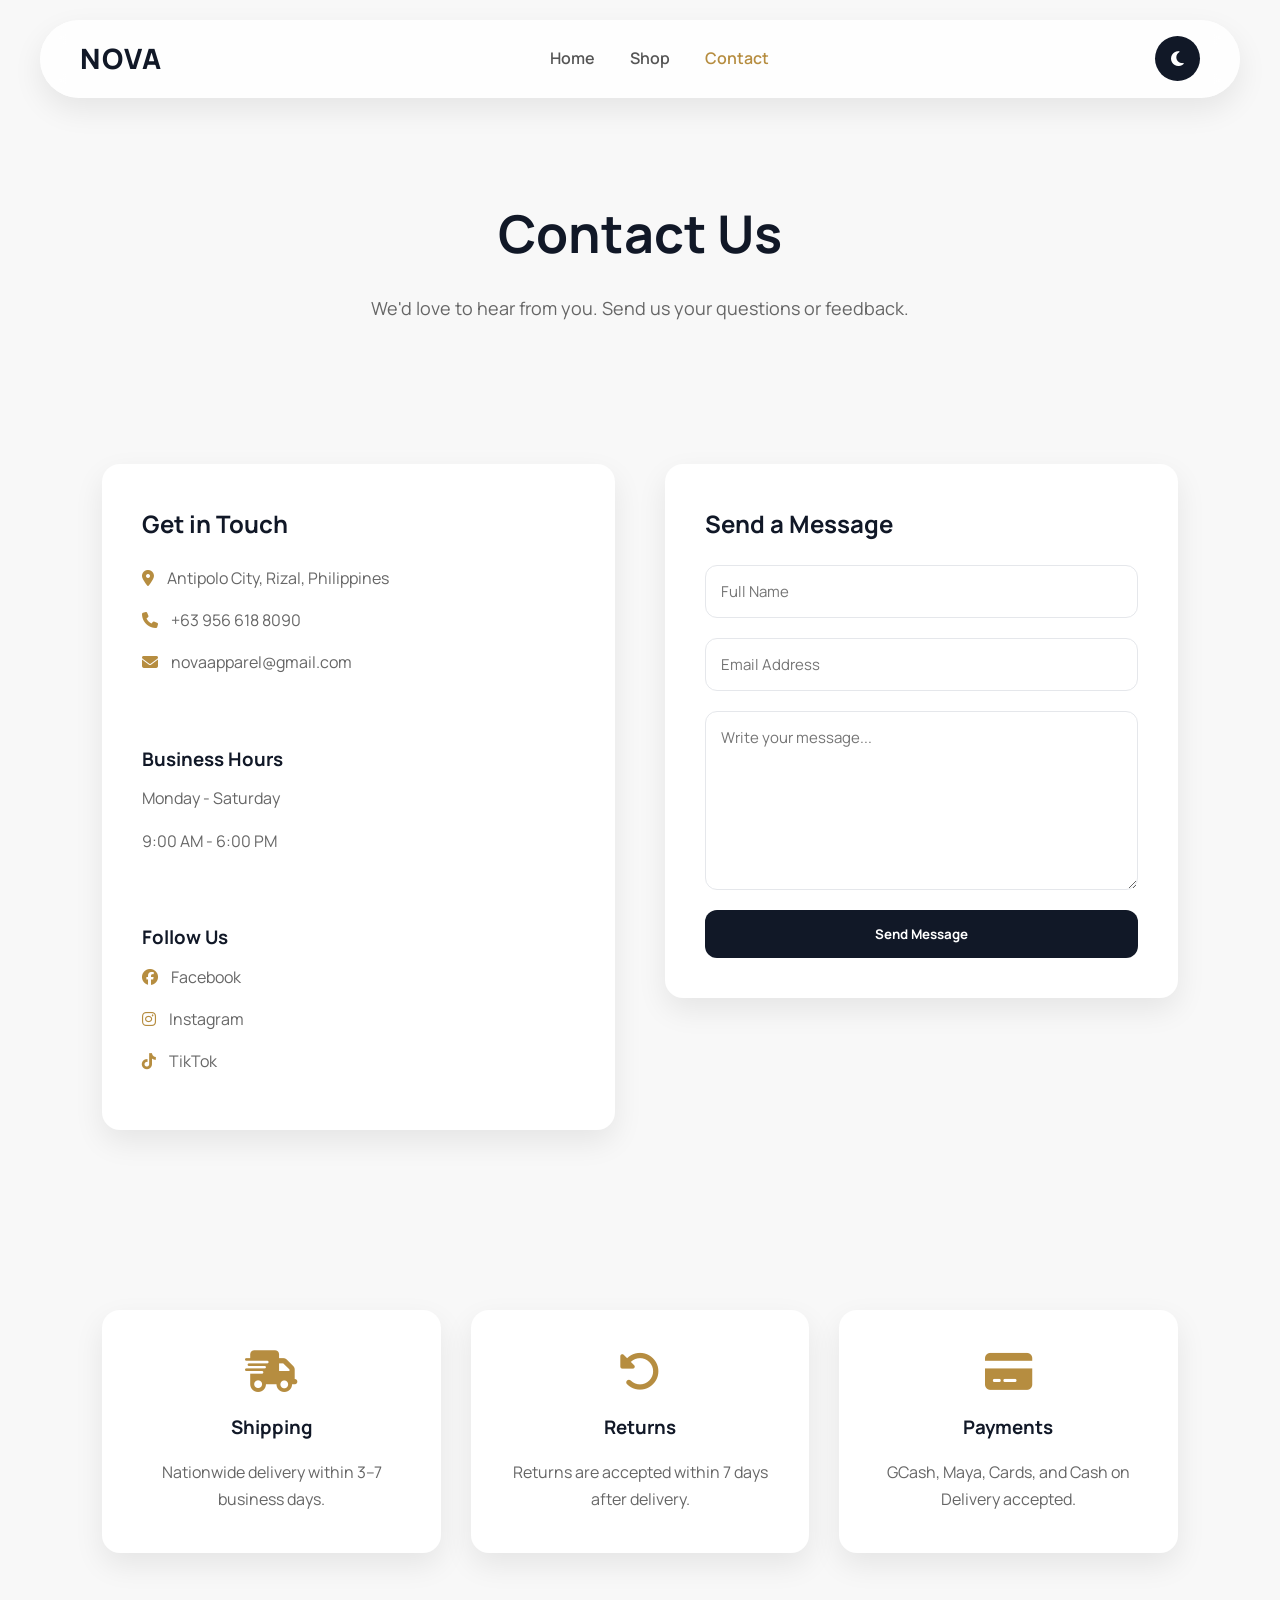
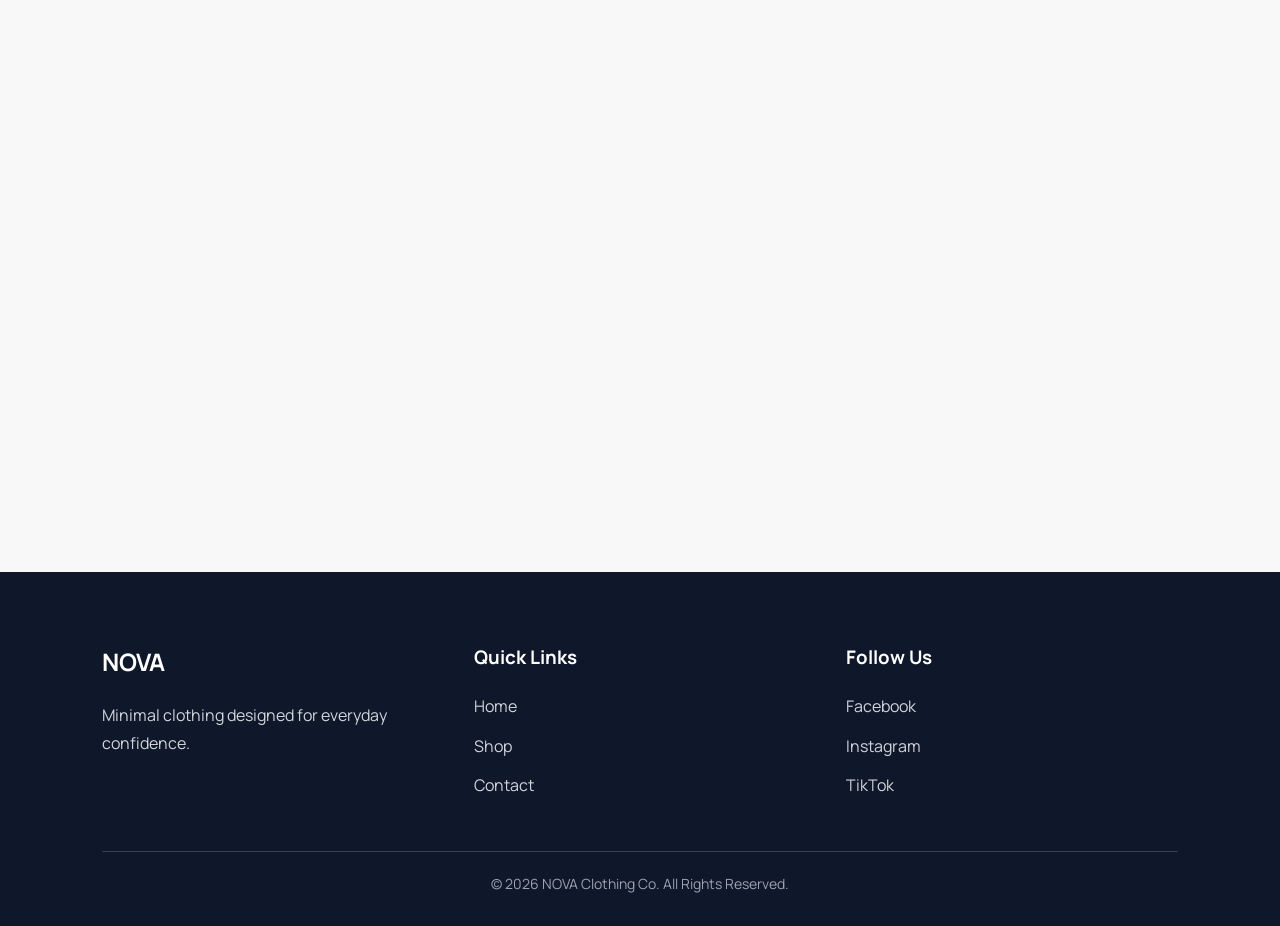
==== contact.html @ 5b303100 "Add files via upload" ====
<!DOCTYPE html>
<html lang="en">

<head>

    <meta charset="UTF-8">
    <meta name="viewport" content="width=device-width, initial-scale=1.0">
    <meta name="description" content="Contact NOVA Clothing Co.">

    <title>Contact | NOVA Clothing Co.</title>

    <link rel="stylesheet" href="css/style.css">

    <link href="https://fonts.googleapis.com/css2?family=Manrope:wght@300;400;500;600;700;800&display=swap"
        rel="stylesheet">

    <link rel="stylesheet"
        href="https://cdnjs.cloudflare.com/ajax/libs/font-awesome/6.6.0/css/all.min.css">

</head>

<body>

    <!-- ================= NAVBAR ================= -->

    <header>

        <nav class="navbar">

            <a href="index.html" class="logo">
                NOVA
            </a>

            <ul class="nav-menu">

                <li><a href="index.html">Home</a></li>

                <li><a href="products.html">Shop</a></li>

                <li><a href="contact.html" class="active">Contact</a></li>

            </ul>

            <div class="nav-icons">

                <button id="theme-btn">
                    <i class="fa-solid fa-moon"></i>
                </button>

            </div>

        </nav>

    </header>

    <!-- ================= PAGE HEADER ================= -->

    <section class="page-header">

        <h1>Contact Us</h1>

        <p>
            We'd love to hear from you. Send us your questions or feedback.
        </p>

    </section>

    <!-- ================= CONTACT ================= -->

    <section class="contact-container">

        <!-- LEFT SIDE -->

        <div class="contact-info">

            <h2>Get in Touch</h2>

            <p>
                <i class="fa-solid fa-location-dot"></i>
                Antipolo City, Rizal, Philippines
            </p>

            <p>
                <i class="fa-solid fa-phone"></i>
                +63 956 618 8090
            </p>

            <p>
                <i class="fa-solid fa-envelope"></i>
                novaapparel@gmail.com
            </p>

            <br>

            <h3>Business Hours</h3>

            <p>Monday - Saturday</p>

            <p>9:00 AM - 6:00 PM</p>

            <br>

            <h3>Follow Us</h3>

            <p>

                <i class="fab fa-facebook"></i>
                Facebook

            </p>

            <p>

                <i class="fab fa-instagram"></i>
                Instagram

            </p>

            <p>

                <i class="fab fa-tiktok"></i>
                TikTok

            </p>

        </div>

        <!-- RIGHT SIDE -->

        <div class="contact-form">

            <h2>Send a Message</h2>

            <form id="contactForm">

                <input
                    type="text"
                    id="name"
                    placeholder="Full Name"
                    required>

                <input
                    type="email"
                    id="email"
                    placeholder="Email Address"
                    required>

                <textarea
                    id="message"
                    rows="7"
                    placeholder="Write your message..."
                    required></textarea>

                <button type="submit">

                    Send Message

                </button>

            </form>

        </div>

    </section>

    <!-- ================= FAQ ================= -->

    <section class="features">

        <div class="feature">

            <i class="fa-solid fa-truck-fast"></i>

            <h3>Shipping</h3>

            <p>

                Nationwide delivery within 3–7 business days.

            </p>

        </div>

        <div class="feature">

            <i class="fa-solid fa-rotate-left"></i>

            <h3>Returns</h3>

            <p>

                Returns are accepted within 7 days after delivery.

            </p>

        </div>

        <div class="feature">

            <i class="fa-solid fa-credit-card"></i>

            <h3>Payments</h3>

            <p>

                GCash, Maya, Cards, and Cash on Delivery accepted.

            </p>

        </div>

    </section>

    <!-- ================= GOOGLE MAP ================= -->

    <section style="padding-top:0;">

        <iframe
            src="https://www.google.com/maps?q=Antipolo%20City&output=embed"
            width="100%"
            height="350"
            style="border:0;border-radius:20px;"
            loading="lazy">
        </iframe>

    </section>

    <!-- ================= FOOTER ================= -->

    <footer>

        <div class="footer-content">

            <div>

                <h2>NOVA</h2>

                <p>

                    Minimal clothing designed for everyday confidence.

                </p>

            </div>

            <div>

                <h3>Quick Links</h3>

                <a href="index.html">Home</a>

                <a href="products.html">Shop</a>

                <a href="contact.html">Contact</a>

            </div>

            <div>

                <h3>Follow Us</h3>

                <a href="#">Facebook</a>

                <a href="#">Instagram</a>

                <a href="#">TikTok</a>

            </div>

        </div>

        <hr>

        <p class="copyright">

            © 2026 NOVA Clothing Co. All Rights Reserved.

        </p>

    </footer>

    <script src="js/script.js"></script>

</body>

</html>
---- css/style.css ----
/* ==========================================
   NOVA CLOTHING CO.
   STYLE.CSS
========================================== */

/* GOOGLE FONT */
@import url('https://fonts.googleapis.com/css2?family=Manrope:wght@300;400;500;600;700;800&display=swap');


/* ==========================================
   VARIABLES
========================================== */

:root{
    --primary:#111827;
    --accent:#b68d40;
    --light:#f8f8f8;
    --white:#ffffff;
    --text:#555;
    --border:#e5e7eb;

    --shadow:0 12px 30px rgba(0,0,0,.08);
    --radius:18px;

    --transition:.3s ease;
}


/* ==========================================
   RESET
========================================== */

*{
    margin:0;
    padding:0;
    box-sizing:border-box;
}

html{
    scroll-behavior:smooth;
}

body{
    font-family:'Manrope',sans-serif;
    background:var(--light);
    color:var(--text);
    line-height:1.7;
}

img{
    width:100%;
    display:block;
}

a{
    text-decoration:none;
    color:inherit;
}

button{
    font-family:inherit;
    cursor:pointer;
}

input,
textarea,
select{
    font-family:inherit;
    outline:none;
}


/* ==========================================
   GENERAL
========================================== */

section{
    padding:90px 8%;
}

.section-title{
    text-align:center;
    margin-bottom:60px;
}

.section-title span{
    color:var(--accent);
    font-weight:700;
    text-transform:uppercase;
    letter-spacing:2px;
    font-size:14px;
}

.section-title h2{
    margin-top:12px;
    color:var(--primary);
    font-size:42px;
}


/* ==========================================
   NAVBAR
========================================== */

header{
    position:fixed;
    top:0;
    left:0;
    width:100%;
    z-index:999;
}

.navbar{

    max-width:1200px;

    margin:20px auto;

    padding:15px 40px;

    background:rgba(255,255,255,.85);

    backdrop-filter:blur(12px);

    border-radius:50px;

    box-shadow:var(--shadow);

    display:flex;

    justify-content:space-between;

    align-items:center;

}

.logo{

    font-size:28px;

    font-weight:800;

    letter-spacing:2px;

    color:var(--primary);

}

.logo i{

    color:var(--accent);

    margin-right:8px;

}

.nav-menu{

    display:flex;

    list-style:none;

    gap:35px;

}

.nav-menu a{

    font-weight:600;

    transition:var(--transition);

}

.nav-menu a:hover,

.nav-menu .active{

    color:var(--accent);

}

.nav-icons{

    display:flex;

    gap:12px;

}

#theme-btn{

    width:45px;

    height:45px;

    border:none;

    border-radius:50%;

    background:var(--primary);

    color:white;

    font-size:17px;

    transition:var(--transition);

}

#theme-btn:hover{

    transform:rotate(20deg);

}


/* ==========================================
   HERO
========================================== */

.hero{

    min-height:100vh;

    background:

        linear-gradient(rgba(0,0,0,.45),rgba(0,0,0,.45)),

        url("../images/hero.jpg") center/cover no-repeat;

    display:flex;

    align-items:center;

}

.hero-text{

    max-width:1200px;

    margin:auto;

    padding:0 40px;

    color:white;

}

.tag{

    display:inline-block;

    padding:10px 20px;

    border-radius:50px;

    background:rgba(255,255,255,.18);

    backdrop-filter:blur(10px);

    margin-bottom:25px;

    font-size:14px;

    letter-spacing:1px;

}

.hero h1{

    font-size:72px;

    line-height:1.1;

    margin-bottom:25px;

}

.hero p{

    max-width:600px;

    font-size:18px;

    margin-bottom:35px;

}

.hero-buttons{

    display:flex;

    gap:20px;

    flex-wrap:wrap;

}


/* ==========================================
   BUTTONS
========================================== */

.btn{

    display:inline-block;

    padding:16px 36px;

    background:white;

    color:var(--primary);

    border-radius:50px;

    font-weight:700;

    transition:var(--transition);

}

.btn:hover{

    transform:translateY(-4px);

}

.btn-outline{

    display:inline-block;

    padding:16px 36px;

    border:2px solid white;

    color:white;

    border-radius:50px;

    font-weight:700;

    transition:var(--transition);

}

.btn-outline:hover{

    background:white;

    color:var(--primary);

}


/* ==========================================
   GREETING
========================================== */

.greeting{

    text-align:center;

}

.greeting h2{

    color:var(--primary);

    font-size:40px;

}

.greeting p{

    margin-top:10px;

    color:#777;

}

/* ==========================================
   PAGE HEADER
========================================== */

.page-header{
    margin-top:110px;
    text-align:center;
    padding:80px 8% 50px;
}

.page-header .tag{
    background:var(--accent);
    color:white;
    margin-bottom:20px;
}

.page-header h1{
    font-size:52px;
    color:var(--primary);
    margin-bottom:15px;
}

.page-header p{
    max-width:650px;
    margin:auto;
    color:#666;
    font-size:18px;
}


/* ==========================================
   SEARCH SECTION
========================================== */

.search-section{
    display:flex;
    justify-content:center;
    align-items:center;
    gap:20px;
    flex-wrap:wrap;
    padding-top:20px;
    padding-bottom:40px;
}

.search-section input{
    width:420px;
    max-width:100%;
    padding:15px 20px;
    border:none;
    border-radius:50px;
    background:white;
    box-shadow:var(--shadow);
    font-size:15px;
}

.search-section select{
    padding:15px 20px;
    border:none;
    border-radius:50px;
    background:white;
    box-shadow:var(--shadow);
    cursor:pointer;
    font-size:15px;
}


/* ==========================================
   CATEGORY BUTTONS
========================================== */

.categories{
    display:flex;
    justify-content:center;
    flex-wrap:wrap;
    gap:15px;
    padding-top:0;
    padding-bottom:70px;
}

.categories button{
    padding:12px 28px;
    border:none;
    border-radius:50px;
    background:white;
    box-shadow:var(--shadow);
    font-weight:600;
    transition:var(--transition);
}

.categories button:hover{
    background:var(--primary);
    color:white;
    transform:translateY(-3px);
}


/* ==========================================
   PRODUCT GRID
========================================== */

.products{
    display:grid;
    grid-template-columns:repeat(auto-fit,minmax(250px,320px));
    justify-content:center;
    gap:30px;
}

.card{
    background:white;
    border-radius:var(--radius);
    overflow:hidden;
    box-shadow:var(--shadow);
    transition:var(--transition);
    position:relative;
}

.card:hover{
    transform:translateY(-10px);
}

.card img{
    width:100%;
    height:280px;
    object-fit:contain;
    object-position:center;
    background:#f8f8f8;
    padding:15px;
    transition:.4s;
}

.card:hover img{
    transform:scale(1.05);
}

.card-content{
    padding:25px;
}

.card-content h3{
    color:var(--primary);
    margin-bottom:8px;
    font-size:22px;
}

.card-content p{
    color:#777;
    margin-bottom:15px;
}

.card-content h4{
    color:var(--accent);
    font-size:24px;
    margin-bottom:20px;
}

/* ==========================================
   PRODUCT CATEGORY TITLES
========================================== */

.category-title{
    text-align:center;
    font-size:2rem;
    font-weight:700;
    color:var(--primary);
    margin:60px 0 30px;
    position:relative;
}

.category-title::after{
    content:"";
    display:block;
    width:80px;
    height:4px;
    background:var(--accent);
    margin:12px auto 0;
    border-radius:5px;
}


/* ==========================================
   PRODUCT BADGES
========================================== */

.badge{
    position:absolute;
    top:18px;
    left:18px;
    background:#111827;
    color:white;
    padding:8px 16px;
    border-radius:30px;
    font-size:12px;
    font-weight:700;
    letter-spacing:1px;
}

.badge.new{
    background:var(--accent);
}


/* ==========================================
   STAR RATING
========================================== */

.rating{
    color:#f4b400;
    margin-bottom:15px;
    font-size:17px;
}


/* ==========================================
   PRODUCT BUTTONS
========================================== */

.product-buttons{
    display:flex;
    gap:10px;
}

.cart-btn{
    flex:1;
    padding:14px;
    border:none;
    border-radius:12px;
    background:var(--primary);
    color:white;
    font-weight:600;
    transition:var(--transition);
}

.cart-btn:hover{
    background:var(--accent);
}

.view-btn{
    flex:1;
    padding:14px;
    border:2px solid var(--primary);
    background:white;
    color:var(--primary);
    border-radius:12px;
    font-weight:600;
    transition:var(--transition);
}

.view-btn:hover{
    background:var(--primary);
    color:white;
}

/* ==========================================
   FEATURES
========================================== */

.features{
    display:grid;
    grid-template-columns:repeat(auto-fit,minmax(260px,1fr));
    gap:30px;
}

.feature{
    background:var(--white);
    padding:40px 30px;
    border-radius:var(--radius);
    text-align:center;
    box-shadow:var(--shadow);
    transition:var(--transition);
}

.feature:hover{
    transform:translateY(-8px);
}

.feature i{
    font-size:42px;
    color:var(--accent);
    margin-bottom:20px;
}

.feature h3{
    color:var(--primary);
    margin-bottom:15px;
}

.feature p{
    color:#666;
}


/* ==========================================
   NEWSLETTER
========================================== */

.newsletter{
    text-align:center;
    background:var(--primary);
    color:white;
    border-radius:25px;
    margin:80px auto;
    max-width:1200px;
}

.newsletter h2{
    font-size:40px;
    margin-bottom:15px;
}

.newsletter p{
    max-width:600px;
    margin:0 auto 30px;
    opacity:.9;
}

.newsletter form{
    display:flex;
    justify-content:center;
    gap:15px;
    flex-wrap:wrap;
}

.newsletter input{
    width:350px;
    max-width:100%;
    padding:16px 20px;
    border:none;
    border-radius:50px;
    font-size:15px;
}

.newsletter button{
    padding:16px 35px;
    border:none;
    border-radius:50px;
    background:var(--accent);
    color:white;
    font-weight:700;
    transition:var(--transition);
}

.newsletter button:hover{
    transform:translateY(-3px);
}


/* ==========================================
   CONTACT PAGE
========================================== */

.contact-container{
    display:grid;
    grid-template-columns:1fr 1fr;
    gap:50px;
    align-items:start;
}

.contact-info,
.contact-form{
    background:white;
    padding:40px;
    border-radius:var(--radius);
    box-shadow:var(--shadow);
}

.contact-info h2,
.contact-form h2{
    color:var(--primary);
    margin-bottom:20px;
}

.contact-info h3{
    color:var(--primary);
    margin-top:25px;
    margin-bottom:10px;
}

.contact-info p{
    margin-bottom:15px;
    color:#666;
}

.contact-info i{
    color:var(--accent);
    margin-right:10px;
}

.contact-form form{
    display:flex;
    flex-direction:column;
    gap:20px;
}

.contact-form input,
.contact-form textarea{
    padding:15px;
    border:1px solid var(--border);
    border-radius:12px;
    font-size:15px;
}

.contact-form textarea{
    resize:vertical;
}

.contact-form button{
    padding:15px;
    border:none;
    border-radius:12px;
    background:var(--primary);
    color:white;
    font-weight:700;
    transition:var(--transition);
}

.contact-form button:hover{
    background:var(--accent);
}


/* ==========================================
   FOOTER
========================================== */

footer{
    background:#0f172a;
    color:white;
    padding:70px 8% 30px;
    margin-top:80px;
}

.footer-content{
    display:grid;
    grid-template-columns:repeat(auto-fit,minmax(220px,1fr));
    gap:40px;
}

.footer-content h2,
.footer-content h3{
    margin-bottom:20px;
}

.footer-content p{
    color:#d1d5db;
}

.footer-content a{
    display:block;
    color:#d1d5db;
    margin-bottom:12px;
    transition:var(--transition);
}

.footer-content a:hover{
    color:var(--accent);
}

.footer-content i{
    margin-right:8px;
}

footer hr{
    border:none;
    height:1px;
    background:#374151;
    margin:40px 0 20px;
}

.copyright{
    text-align:center;
    color:#9ca3af;
    font-size:14px;
}

/* ==========================================
   DARK MODE
========================================== */

body.dark{
    background:#0f172a;
    color:#e5e7eb;
}

body.dark .navbar{
    background:rgba(17,24,39,.9);
}

body.dark .logo,
body.dark .nav-menu a,
body.dark .page-header h1,
body.dark .section-title h2,
body.dark .greeting h2{
    color:white;
}

body.dark .card,
body.dark .feature,
body.dark .contact-info,
body.dark .contact-form{
    background:#1f2937;
    color:white;
}

body.dark .card-content p,
body.dark .feature p,
body.dark .contact-info p{
    color:#d1d5db;
}

body.dark .search-section input,
body.dark .search-section select,
body.dark .contact-form input,
body.dark .contact-form textarea{
    background:#374151;
    color:white;
    border:1px solid #4b5563;
}

body.dark .categories button{
    background:#1f2937;
    color:white;
}

body.dark .view-btn{
    background:transparent;
    color:white;
    border:2px solid white;
}

body.dark .view-btn:hover{
    background:white;
    color:#111827;
}


/* ==========================================
   SCROLL ANIMATION
========================================== */

.hidden{
    opacity:0;
    transform:translateY(40px);
    transition:all .8s ease;
}

.show{
    opacity:1;
    transform:translateY(0);
}


/* ==========================================
   RESPONSIVE DESIGN
========================================== */

@media(max-width:992px){

    .hero h1{
        font-size:55px;
    }

    .contact-container{
        grid-template-columns:1fr;
    }

}

@media(max-width:768px){

    .navbar{
        flex-direction:column;
        gap:15px;
        border-radius:20px;
        padding:20px;
    }

    .nav-menu{
        gap:20px;
        flex-wrap:wrap;
        justify-content:center;
    }

    .hero{
        text-align:center;
    }

    .hero-text{
        padding:0 20px;
    }

    .hero h1{
        font-size:42px;
    }

    .hero p{
        font-size:16px;
    }

    .hero-buttons{
        justify-content:center;
    }

    .page-header{
        margin-top:170px;
    }

    .page-header h1{
        font-size:38px;
    }

    .search-section{
        flex-direction:column;
    }

    .search-section input,
    .search-section select{
        width:100%;
    }

    .newsletter h2{
        font-size:30px;
    }

    .newsletter form{
        flex-direction:column;
        align-items:center;
    }

    .newsletter input{
        width:100%;
    }

    .newsletter button{
        width:100%;
    }

}

@media(max-width:480px){

    section{
        padding:70px 6%;
    }

    .hero h1{
        font-size:34px;
    }

    .section-title h2{
        font-size:30px;
    }

    .card img{
        height:280px;
    }

    .product-buttons{
        flex-direction:column;
    }

    .footer-content{
        text-align:center;
    }

}


/* ==========================================
   SMOOTH HOVER EFFECTS
========================================== */

.card,
.feature,
button,
.btn,
.btn-outline,
.view-btn,
.cart-btn{
    transition:all .3s ease;
}

.card:hover,
.feature:hover{
    box-shadow:0 20px 40px rgba(0,0,0,.15);
}


/* ==========================================
   CUSTOM SCROLLBAR
========================================== */

::-webkit-scrollbar{
    width:10px;
}

::-webkit-scrollbar-track{
    background:#f1f1f1;
}

::-webkit-scrollbar-thumb{
    background:var(--accent);
    border-radius:20px;
}

::-webkit-scrollbar-thumb:hover{
    background:#9b7532;
}

/* ==========================================
   PRODUCT MODAL
========================================== */

.modal{
    display:none;
    position:fixed;
    inset:0;
    background:rgba(0,0,0,.6);
    justify-content:center;
    align-items:center;
    z-index:9999;
}

.modal.active{
    display:flex;
}

.modal-content{
    background:white;
    width:420px;
    max-width:90%;
    border-radius:20px;
    padding:30px;
    text-align:center;
    position:relative;
    box-shadow:0 15px 40px rgba(0,0,0,.2);
}

.modal-content img{
    width:100%;
    height:350px;
    object-fit:contain;
    object-position:center;
    background:#f8f8f8;
    border-radius:12px;
}

.modal-content h2{
    color:#111827;
    margin-bottom:10px;
}

.modal-content p{
    color:#666;
    margin-bottom:15px;
}

.modal-content h3{
    color:#b68d40;
    margin-bottom:20px;
}

.close{
    position:absolute;
    top:15px;
    right:20px;
    font-size:28px;
    cursor:pointer;
    color:#111827;
}

/* ==========================================
   SHOPPING CART
========================================== */

.cart-icon{
    position:relative;
    width:45px;
    height:45px;
    border:none;
    border-radius:50%;
    background:#111827;
    color:white;
    font-size:18px;
    margin-left:10px;
}

#cart-count{
    position:absolute;
    top:-6px;
    right:-6px;
    width:20px;
    height:20px;
    border-radius:50%;
    background:red;
    color:white;
    font-size:12px;
    display:flex;
    justify-content:center;
    align-items:center;
}

.cart-panel{
    position:fixed;
    top:0;
    right:-400px;
    width:380px;
    max-width:100%;
    height:100vh;
    background:white;
    box-shadow:-10px 0 30px rgba(0,0,0,.15);
    transition:.4s;
    z-index:9998;
    display:flex;
    flex-direction:column;
    padding:25px;
}

.cart-panel.active{
    right:0;
}

.cart-header{
    display:flex;
    justify-content:space-between;
    align-items:center;
    margin-bottom:25px;
}

.cart-header button{
    border:none;
    background:none;
    font-size:22px;
    cursor:pointer;
}

#cart-items{
    flex:1;
    overflow-y:auto;
}

.cart-item{
    display:flex;
    justify-content:space-between;
    align-items:center;
    margin-bottom:15px;
    border-bottom:1px solid #eee;
    padding-bottom:10px;
}

.cart-footer{
    border-top:1px solid #ddd;
    padding-top:20px;
}

#clear-cart{
    width:100%;
    margin-top:15px;
}

/* Cart Buttons */

.cart-buttons{
    display:flex;
    gap:10px;
    margin-top:15px;
}

.cart-buttons button{
    flex:1;
}

.checkout-btn{
    background:#22c55e;
    color:white;
    border:none;
    padding:14px;
    border-radius:12px;
    font-weight:600;
    cursor:pointer;
    transition:.3s;
}

.checkout-btn:hover{
    background:#16a34a;
}
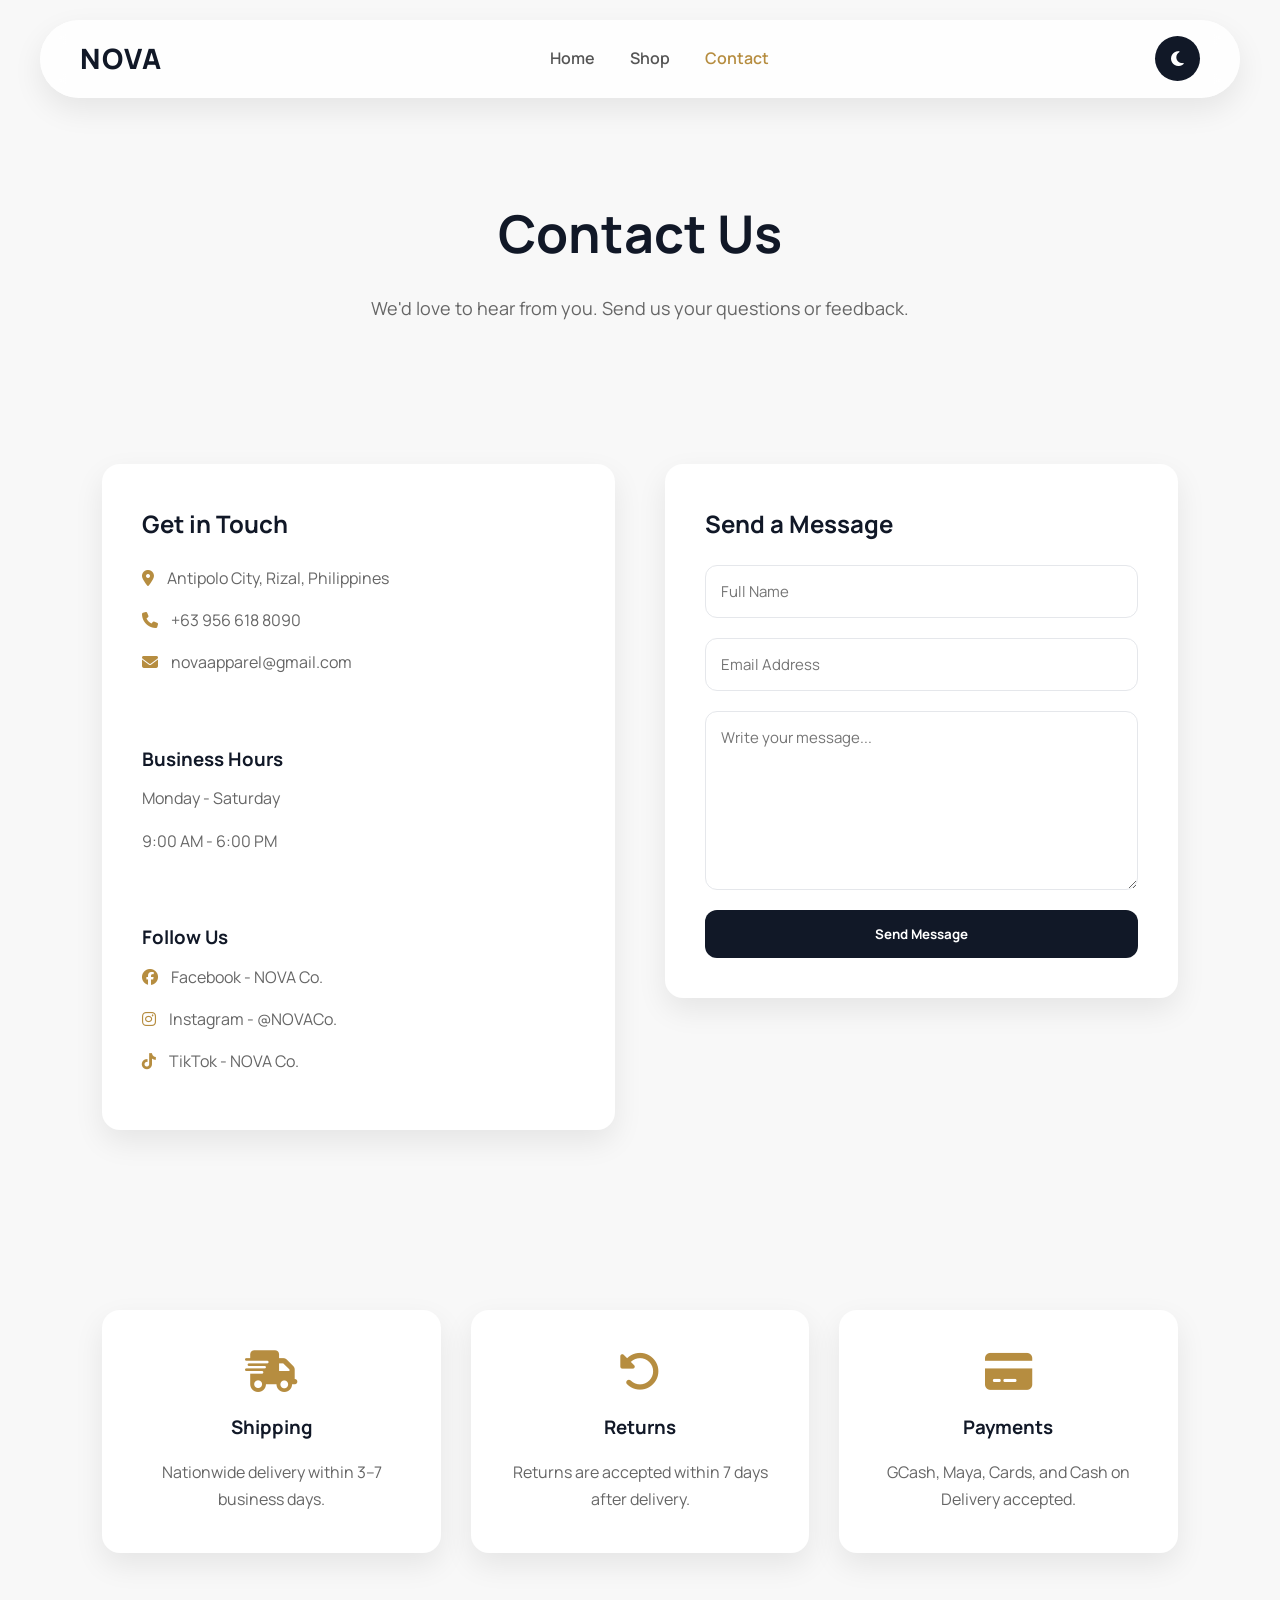
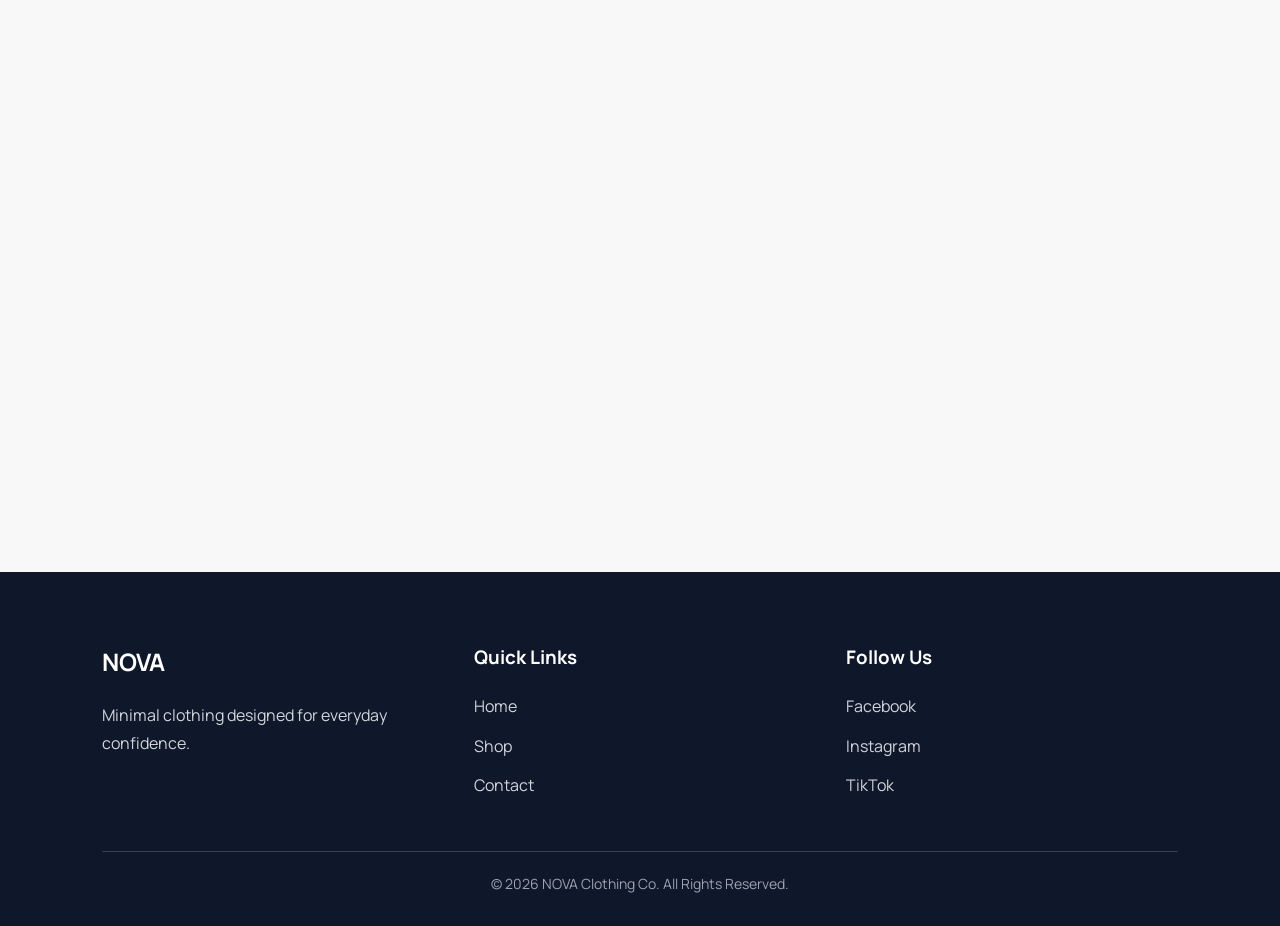
==== commit 33ad225a: "Update contact.html with new contact details" ====
--- a/contact.html
+++ b/contact.html
@@ -105,21 +105,21 @@
             <p>
 
                 <i class="fab fa-facebook"></i>
-                Facebook
+                Facebook - NOVA Co.
 
             </p>
 
             <p>
 
                 <i class="fab fa-instagram"></i>
-                Instagram
+                Instagram - @NOVACo.
 
             </p>
 
             <p>
 
                 <i class="fab fa-tiktok"></i>
-                TikTok
+                TikTok - NOVA Co.
 
             </p>
 
@@ -283,4 +283,4 @@
 
 </body>
 
-</html>+</html>
